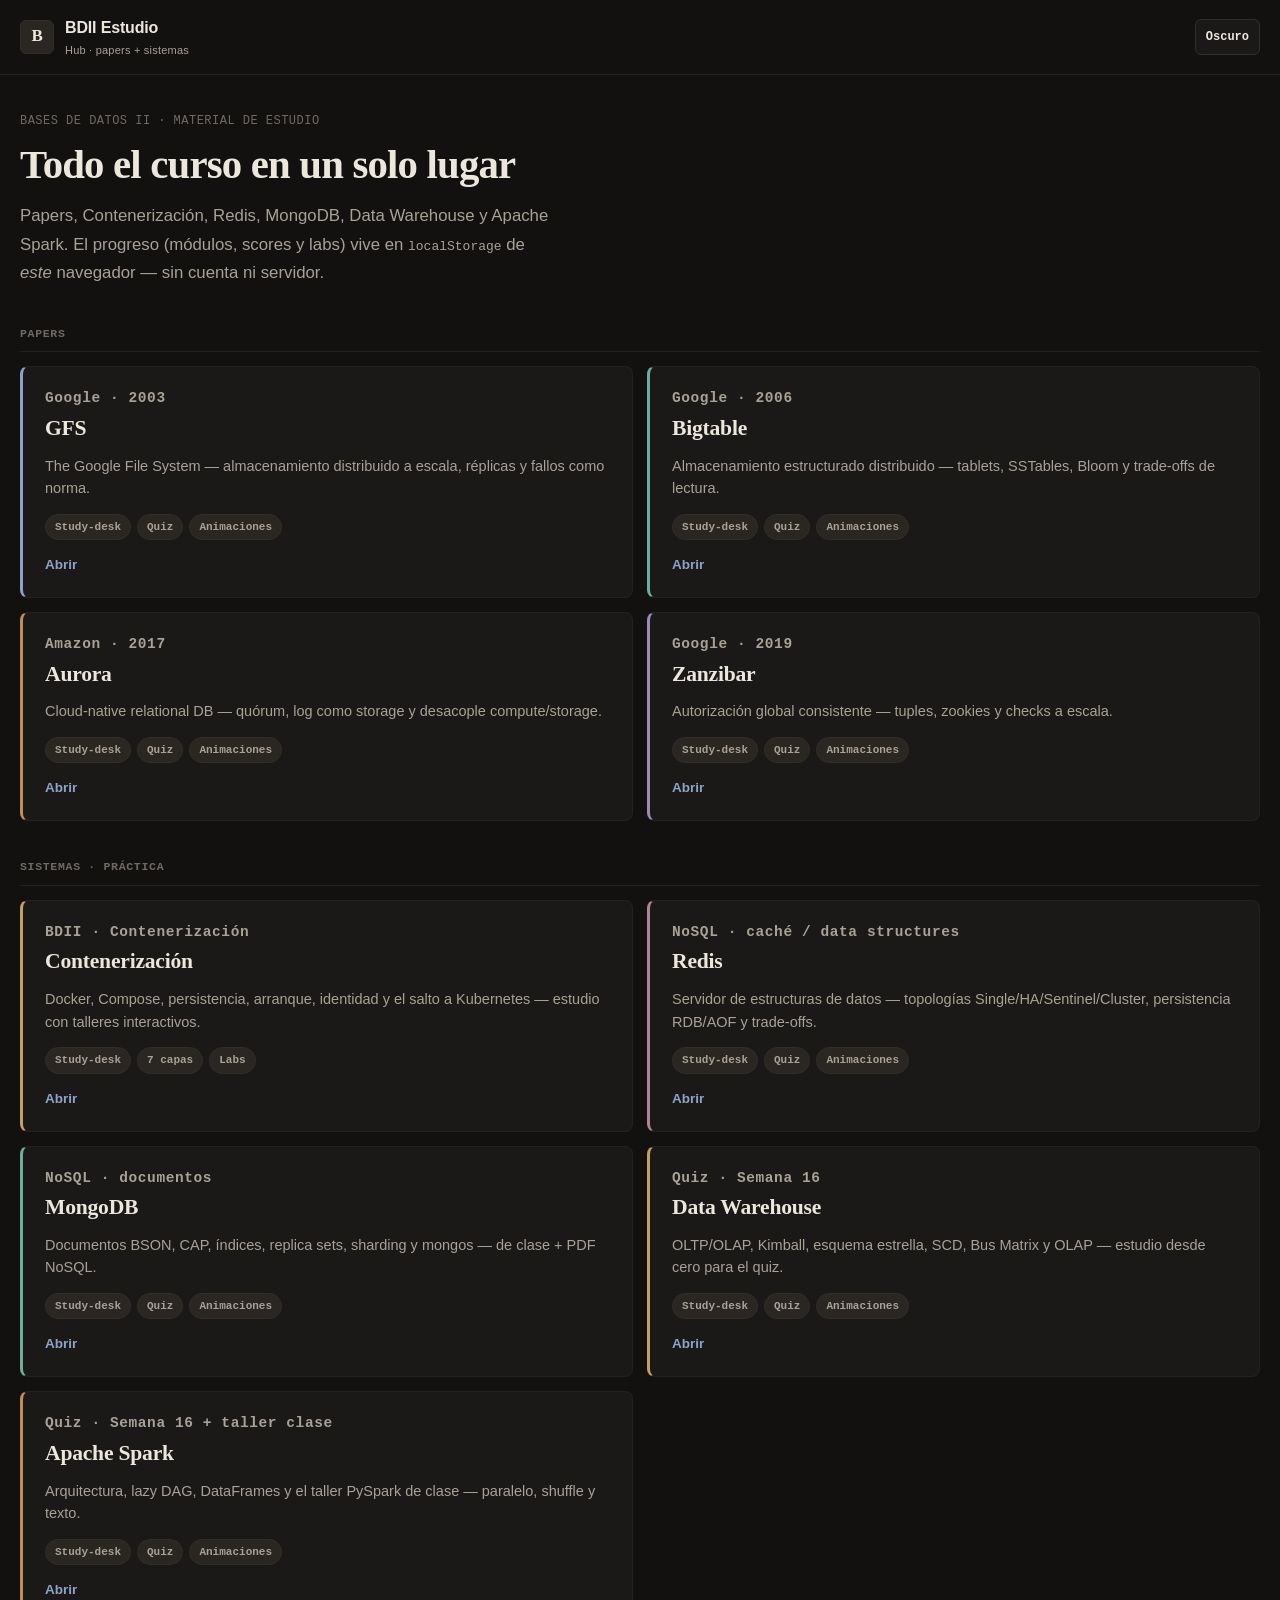
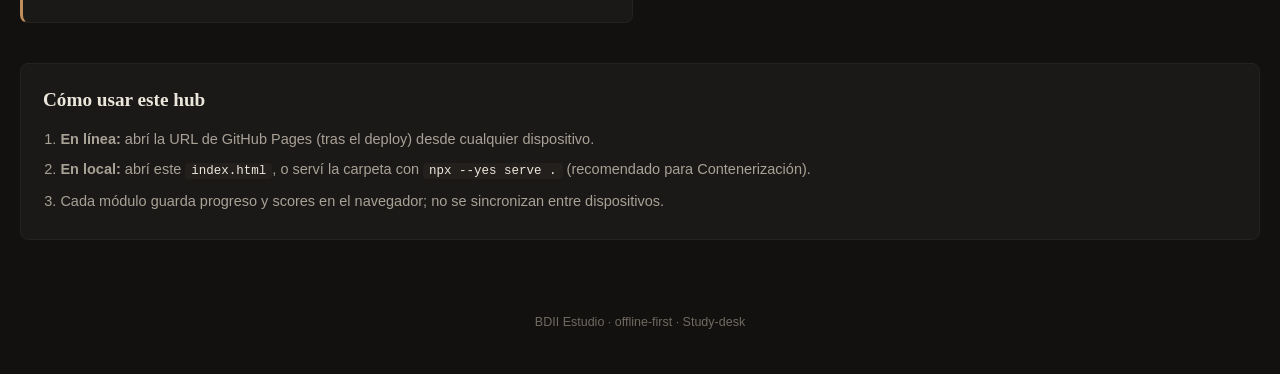
==== index.html @ 35b315e5 "Add Data Warehouse and Spark study desks for semana 16. Standalone hub cards with modules, animation" ====
<!DOCTYPE html>
<html lang="es">
<head>
<meta charset="UTF-8">
<meta name="viewport" content="width=device-width, initial-scale=1.0">
<meta name="robots" content="noindex, nofollow">
<title>BDII Estudio · Hub</title>
<style>
/* ESTUDIO SUITE · hub — Study-desk editorial v4 */
:root{
  --bg:#131110; --bg2:#171514; --surface:#1b1917; --surface2:#221f1c; --surface3:#2a2622;
  --border:#322d27; --border-soft:#25211d;
  --text:#ece7dc; --muted:#a8a196; --dim:#6f6a61;
  --blue:#8ba3c7; --blue-soft:rgba(139,163,199,.12);
  --teal:#6fae9d; --teal-soft:rgba(111,174,157,.11);
  --orange:#c08d5c; --orange-soft:rgba(192,141,92,.11);
  --purple:#9d8ab8; --purple-soft:rgba(157,138,184,.11);
  --gold:#c2a05e; --gold-soft:rgba(194,160,94,.11);
  --pink:#b08396; --pink-soft:rgba(176,131,150,.11);
  --good:#74b18f; --bad:#c07f8c;
  --display:Georgia,'Palatino Linotype','Book Antiqua',Palatino,serif;
  --mono:ui-monospace,SFMono-Regular,Consolas,"Liberation Mono",Menlo,monospace;
  --sans:-apple-system,BlinkMacSystemFont,"Segoe UI",Roboto,"Helvetica Neue",Arial,sans-serif;
  --radius:8px;
  --ring:0 0 0 2px rgba(139,163,199,.45);
}
*{box-sizing:border-box;}
html{scroll-behavior:smooth;}
body{
  margin:0; color:var(--text);
  font-family:var(--sans); line-height:1.7; font-size:16px;
  background:var(--bg);
  -webkit-font-smoothing:antialiased; text-rendering:optimizeLegibility;
  min-height:100vh;
}
body.light{
  --bg:#f4f1e9; --bg2:#ece6d5; --surface:#fbf9f2; --surface2:#f0e9d6; --surface3:#e3d8bf;
  --border:#d2c7a9; --border-soft:#e0d6bc;
  --text:#26241f; --muted:#5e594e; --dim:#948d7d;
  --blue:#3c5a86; --blue-soft:rgba(60,90,134,.09);
  --teal:#337065; --teal-soft:rgba(51,112,101,.09);
  --orange:#8f5f2b; --orange-soft:rgba(143,95,43,.09);
  --purple:#635183; --purple-soft:rgba(99,81,133,.09);
  --gold:#7d6a2e; --gold-soft:rgba(125,106,46,.10);
  --pink:#8f4f68; --pink-soft:rgba(143,79,104,.09);
  --good:#3c7a5d; --bad:#9c4a59;
  --ring:0 0 0 2px rgba(60,90,134,.35);
  background:var(--bg);
}
::selection{background:var(--border); color:var(--text);}
a{color:var(--blue); text-decoration:none;}
a:hover{text-decoration:underline;}
a:focus-visible, button:focus-visible{outline:none; box-shadow:var(--ring);}
.skip-link{position:absolute; left:12px; top:-48px; z-index:100; background:var(--surface); color:var(--text); border:1px solid var(--border); border-radius:6px; padding:8px 14px; font-size:14px; font-weight:600; transition:top .15s ease;}
.skip-link:focus{top:12px;}

header{position:sticky; top:0; z-index:50; background:var(--bg); border-bottom:1px solid var(--border-soft);}
.topbar{max-width:1360px; margin:0 auto; padding:14px 20px; display:flex; align-items:center; gap:16px;}
.brand{display:flex; align-items:center; gap:11px; font-weight:650; letter-spacing:-.01em; font-size:16px;}
.brand .logo{width:34px; height:34px; border-radius:6px; flex:0 0 auto; background:var(--surface3); border:1px solid var(--border); display:grid; place-items:center; font-weight:700; font-family:var(--display); font-size:17px; color:var(--text);}
.brand small{display:block; font-weight:500; font-size:11px; color:var(--muted); letter-spacing:.02em;}
.theme-btn{margin-left:auto; border:1px solid var(--border); background:var(--surface); color:var(--text); min-width:36px; height:36px; padding:0 10px; border-radius:6px; cursor:pointer; font-size:12px; font-weight:650; font-family:var(--mono);}
.theme-btn:hover{border-color:var(--dim);}

main{max-width:1360px; margin:0 auto; padding:36px 20px 72px;}
.dateline{font-family:var(--mono); font-size:12px; color:var(--dim); letter-spacing:.04em; text-transform:uppercase; margin:0 0 10px;}
h1{font-family:var(--display); font-weight:700; font-size:clamp(1.85rem, 4vw, 2.55rem); line-height:1.2; margin:0 0 12px; letter-spacing:-.02em;}
.lede{font-size:1.05rem; color:var(--muted); max-width:58ch; margin:0 0 28px;}

.section-label{font-family:var(--mono); font-size:11.5px; font-weight:700; color:var(--dim); letter-spacing:.06em; text-transform:uppercase; margin:36px 0 14px; padding-bottom:8px; border-bottom:1px solid var(--border-soft);}

.grid{display:grid; grid-template-columns:repeat(2, 1fr); gap:14px;}
@media(max-width:720px){.grid{grid-template-columns:1fr;}}

.card{
  display:block; background:var(--surface); border:1px solid var(--border-soft);
  border-radius:var(--radius); padding:20px 22px; color:inherit; text-decoration:none;
  transition:border-color .15s ease, background .15s ease;
  border-left:3px solid transparent;
}
.card:hover{border-color:var(--border); background:var(--surface2); text-decoration:none;}
.card:focus-visible{box-shadow:var(--ring);}
.card.accent-blue{border-left-color:var(--blue);}
.card.accent-teal{border-left-color:var(--teal);}
.card.accent-orange{border-left-color:var(--orange);}
.card.accent-purple{border-left-color:var(--purple);}
.card.accent-gold{border-left-color:var(--gold);}
.card.accent-pink{border-left-color:var(--pink);}

.card-kicker{font-family:var(--mono); font-size:11px; font-weight:700; color:var(--dim); letter-spacing:.04em; margin:0 0 6px;}
.card h2{font-family:var(--display); font-size:1.35rem; font-weight:700; margin:0 0 8px; letter-spacing:-.01em;}
.card p{margin:0; font-size:14.5px; color:var(--muted); line-height:1.55;}
.card .meta{display:flex; flex-wrap:wrap; gap:6px; margin-top:14px;}
.pill{font-family:var(--mono); font-size:11px; font-weight:650; padding:3px 9px; border-radius:999px; background:var(--surface3); border:1px solid var(--border); color:var(--muted);}
.card .go{margin-top:14px; font-size:13.5px; font-weight:650; color:var(--blue);}

.how{
  margin-top:40px; padding:20px 22px; background:var(--surface);
  border:1px solid var(--border-soft); border-radius:var(--radius);
}
.how h2{font-family:var(--display); font-size:1.2rem; margin:0 0 10px;}
.how ol{margin:0; padding-left:1.2em; color:var(--muted); font-size:14.5px;}
.how li{margin:6px 0;}
.how code{font-family:var(--mono); font-size:12.5px; background:var(--surface2); padding:1px 6px; border-radius:4px; color:var(--text);}

footer{max-width:1360px; margin:0 auto; padding:0 20px 40px; color:var(--dim); font-size:12.5px; text-align:center;}
</style>
</head>
<body>
<a class="skip-link" href="#main">Saltar al contenido</a>
<header>
  <div class="topbar">
    <div class="brand">
      <div class="logo">B</div>
      <div>
        <div>BDII Estudio</div>
        <small>Hub · papers + sistemas</small>
      </div>
    </div>
    <button type="button" class="theme-btn" id="themeBtn" title="Cambiar tema" aria-label="Cambiar tema">Tema</button>
  </div>
</header>

<main id="main">
  <p class="dateline">Bases de datos II · Material de estudio</p>
  <h1>Todo el curso en un solo lugar</h1>
  <p class="lede">Papers, Contenerización, Redis, MongoDB, Data Warehouse y Apache Spark. El progreso (módulos, scores y labs) vive en <code style="font-family:var(--mono);font-size:13px">localStorage</code> de <em>este</em> navegador — sin cuenta ni servidor.</p>

  <p class="section-label">Papers</p>
  <div class="grid">
    <a class="card accent-blue" href="papers/gfs/gfs_app.html">
      <p class="card-kicker">Google · 2003</p>
      <h2>GFS</h2>
      <p>The Google File System — almacenamiento distribuido a escala, réplicas y fallos como norma.</p>
      <div class="meta"><span class="pill">Study-desk</span><span class="pill">Quiz</span><span class="pill">Animaciones</span></div>
      <div class="go">Abrir</div>
    </a>
    <a class="card accent-teal" href="papers/bigtable/bigtable_app.html">
      <p class="card-kicker">Google · 2006</p>
      <h2>Bigtable</h2>
      <p>Almacenamiento estructurado distribuido — tablets, SSTables, Bloom y trade-offs de lectura.</p>
      <div class="meta"><span class="pill">Study-desk</span><span class="pill">Quiz</span><span class="pill">Animaciones</span></div>
      <div class="go">Abrir</div>
    </a>
    <a class="card accent-orange" href="papers/aurora/aurora_app.html">
      <p class="card-kicker">Amazon · 2017</p>
      <h2>Aurora</h2>
      <p>Cloud-native relational DB — quórum, log como storage y desacople compute/storage.</p>
      <div class="meta"><span class="pill">Study-desk</span><span class="pill">Quiz</span><span class="pill">Animaciones</span></div>
      <div class="go">Abrir</div>
    </a>
    <a class="card accent-purple" href="papers/zanzibar/zanzibar_app.html">
      <p class="card-kicker">Google · 2019</p>
      <h2>Zanzibar</h2>
      <p>Autorización global consistente — tuples, zookies y checks a escala.</p>
      <div class="meta"><span class="pill">Study-desk</span><span class="pill">Quiz</span><span class="pill">Animaciones</span></div>
      <div class="go">Abrir</div>
    </a>
  </div>

  <p class="section-label">Sistemas · práctica</p>
  <div class="grid">
    <a class="card accent-gold" href="contenerizacion/index.html">
      <p class="card-kicker">BDII · Contenerización</p>
      <h2>Contenerización</h2>
      <p>Docker, Compose, persistencia, arranque, identidad y el salto a Kubernetes — estudio con talleres interactivos.</p>
      <div class="meta"><span class="pill">Study-desk</span><span class="pill">7 capas</span><span class="pill">Labs</span></div>
      <div class="go">Abrir</div>
    </a>
    <a class="card accent-pink" href="redis/redis_app.html">
      <p class="card-kicker">NoSQL · caché / data structures</p>
      <h2>Redis</h2>
      <p>Servidor de estructuras de datos — topologías Single/HA/Sentinel/Cluster, persistencia RDB/AOF y trade-offs.</p>
      <div class="meta"><span class="pill">Study-desk</span><span class="pill">Quiz</span><span class="pill">Animaciones</span></div>
      <div class="go">Abrir</div>
    </a>
    <a class="card accent-teal" href="mongo/mongo_app.html">
      <p class="card-kicker">NoSQL · documentos</p>
      <h2>MongoDB</h2>
      <p>Documentos BSON, CAP, índices, replica sets, sharding y mongos — de clase + PDF NoSQL.</p>
      <div class="meta"><span class="pill">Study-desk</span><span class="pill">Quiz</span><span class="pill">Animaciones</span></div>
      <div class="go">Abrir</div>
    </a>
    <a class="card accent-gold" href="dwh/dwh_app.html">
      <p class="card-kicker">Quiz · Semana 16</p>
      <h2>Data Warehouse</h2>
      <p>OLTP/OLAP, Kimball, esquema estrella, SCD, Bus Matrix y OLAP — estudio desde cero para el quiz.</p>
      <div class="meta"><span class="pill">Study-desk</span><span class="pill">Quiz</span><span class="pill">Animaciones</span></div>
      <div class="go">Abrir</div>
    </a>
    <a class="card accent-orange" href="spark/spark_app.html">
      <p class="card-kicker">Quiz · Semana 16 + taller clase</p>
      <h2>Apache Spark</h2>
      <p>Arquitectura, lazy DAG, DataFrames y el taller PySpark de clase — paralelo, shuffle y texto.</p>
      <div class="meta"><span class="pill">Study-desk</span><span class="pill">Quiz</span><span class="pill">Animaciones</span></div>
      <div class="go">Abrir</div>
    </a>
  </div>

  <div class="how">
    <h2>Cómo usar este hub</h2>
    <ol>
      <li><strong>En línea:</strong> abrí la URL de GitHub Pages (tras el deploy) desde cualquier dispositivo.</li>
      <li><strong>En local:</strong> abrí este <code>index.html</code>, o serví la carpeta con <code>npx --yes serve .</code> (recomendado para Contenerización).</li>
      <li>Cada módulo guarda progreso y scores en el navegador; no se sincronizan entre dispositivos.</li>
    </ol>
  </div>
</main>

<footer>BDII Estudio · offline-first · Study-desk</footer>

<script>
(function(){
  var KEY = 'bdii-hub-theme';
  var btn = document.getElementById('themeBtn');
  function apply(t){
    document.body.classList.toggle('light', t === 'light');
    btn.textContent = t === 'light' ? 'Claro' : 'Oscuro';
    try { localStorage.setItem(KEY, t); } catch(e) {}
  }
  var saved = null;
  try { saved = localStorage.getItem(KEY); } catch(e) {}
  apply(saved === 'light' ? 'light' : 'dark');
  btn.addEventListener('click', function(){
    apply(document.body.classList.contains('light') ? 'dark' : 'light');
  });
})();
</script>
</body>
</html>
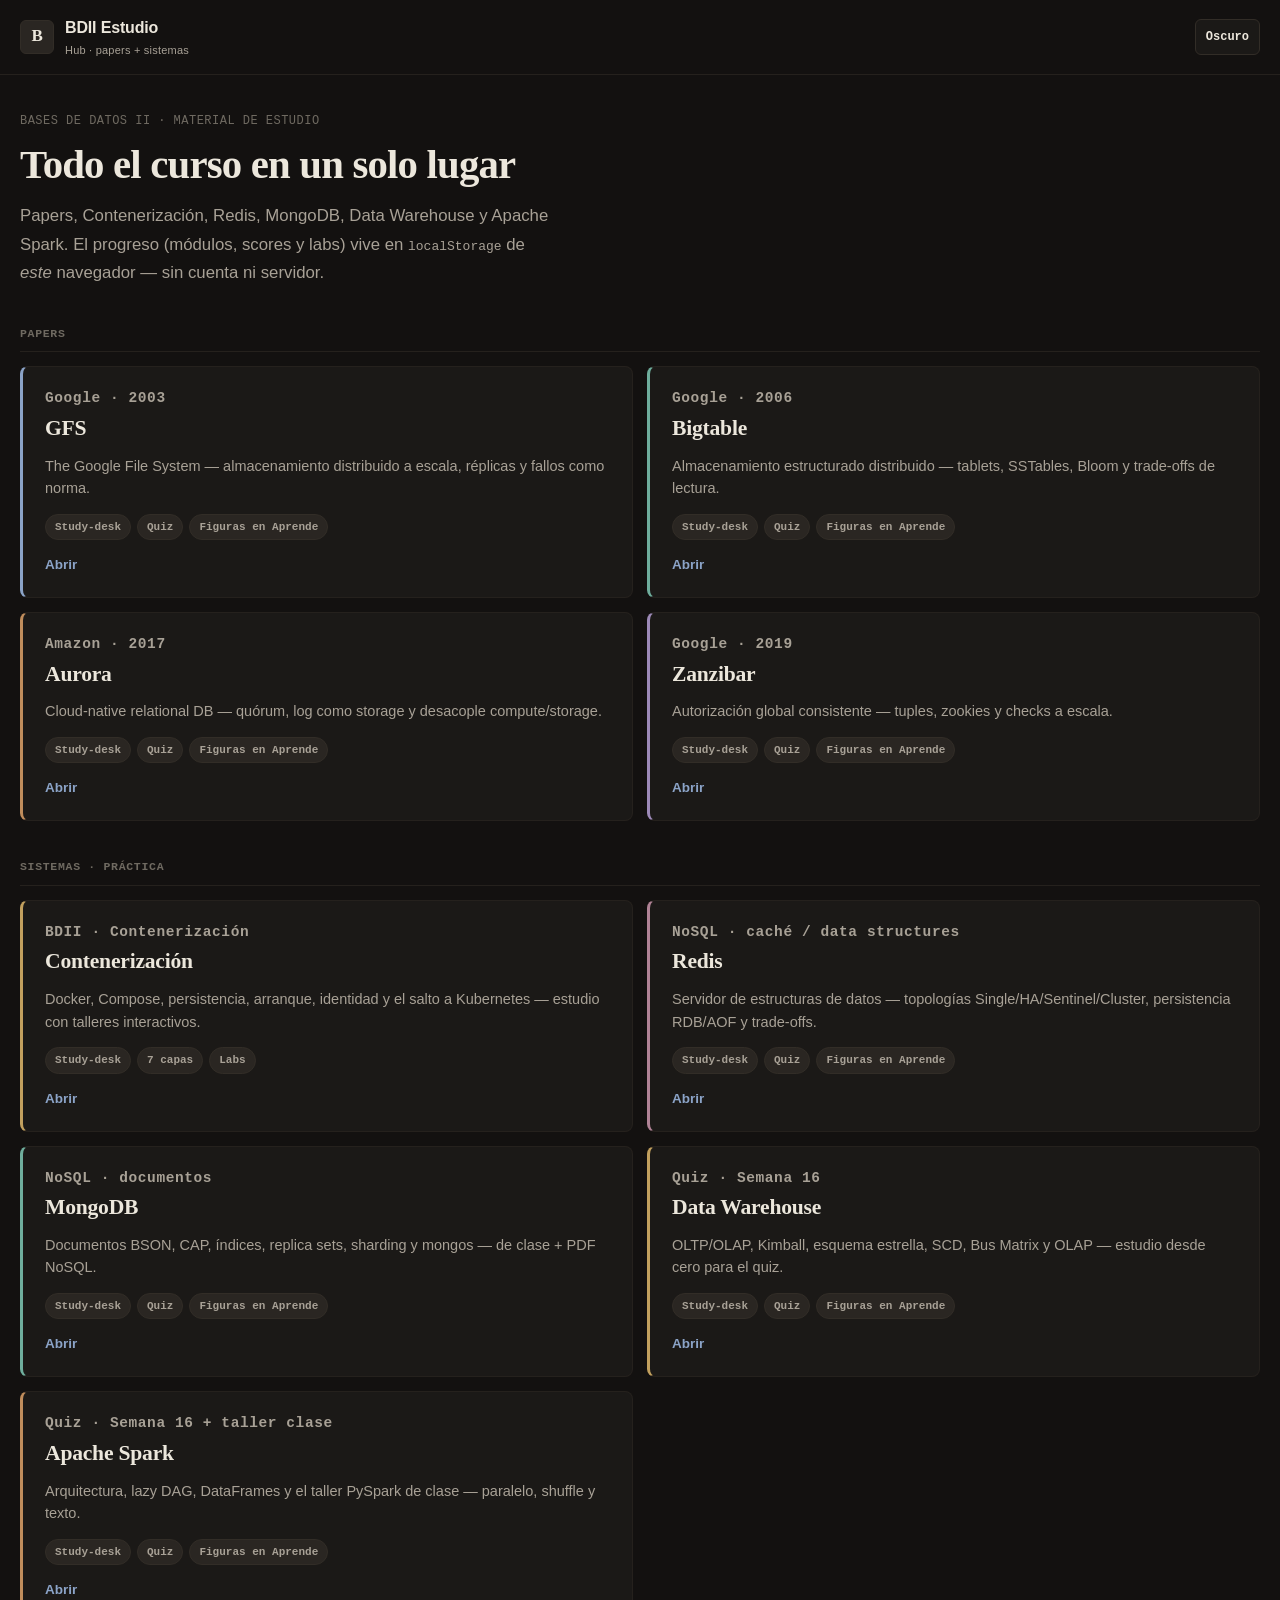
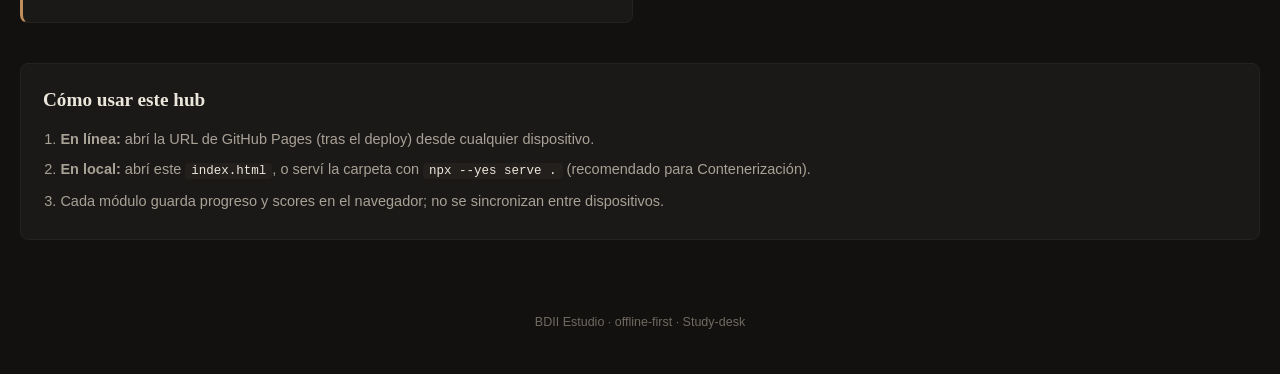
==== commit 9dac8cf3: "Mueve las figuras al módulo Aprende y redibuja los esquemas del DWH. La pestaña Animaciones sale de " ====
--- a/index.html
+++ b/index.html
@@ -132,28 +132,28 @@
       <p class="card-kicker">Google · 2003</p>
       <h2>GFS</h2>
       <p>The Google File System — almacenamiento distribuido a escala, réplicas y fallos como norma.</p>
-      <div class="meta"><span class="pill">Study-desk</span><span class="pill">Quiz</span><span class="pill">Animaciones</span></div>
+      <div class="meta"><span class="pill">Study-desk</span><span class="pill">Quiz</span><span class="pill">Figuras en Aprende</span></div>
       <div class="go">Abrir</div>
     </a>
     <a class="card accent-teal" href="papers/bigtable/bigtable_app.html">
       <p class="card-kicker">Google · 2006</p>
       <h2>Bigtable</h2>
       <p>Almacenamiento estructurado distribuido — tablets, SSTables, Bloom y trade-offs de lectura.</p>
-      <div class="meta"><span class="pill">Study-desk</span><span class="pill">Quiz</span><span class="pill">Animaciones</span></div>
+      <div class="meta"><span class="pill">Study-desk</span><span class="pill">Quiz</span><span class="pill">Figuras en Aprende</span></div>
       <div class="go">Abrir</div>
     </a>
     <a class="card accent-orange" href="papers/aurora/aurora_app.html">
       <p class="card-kicker">Amazon · 2017</p>
       <h2>Aurora</h2>
       <p>Cloud-native relational DB — quórum, log como storage y desacople compute/storage.</p>
-      <div class="meta"><span class="pill">Study-desk</span><span class="pill">Quiz</span><span class="pill">Animaciones</span></div>
+      <div class="meta"><span class="pill">Study-desk</span><span class="pill">Quiz</span><span class="pill">Figuras en Aprende</span></div>
       <div class="go">Abrir</div>
     </a>
     <a class="card accent-purple" href="papers/zanzibar/zanzibar_app.html">
       <p class="card-kicker">Google · 2019</p>
       <h2>Zanzibar</h2>
       <p>Autorización global consistente — tuples, zookies y checks a escala.</p>
-      <div class="meta"><span class="pill">Study-desk</span><span class="pill">Quiz</span><span class="pill">Animaciones</span></div>
+      <div class="meta"><span class="pill">Study-desk</span><span class="pill">Quiz</span><span class="pill">Figuras en Aprende</span></div>
       <div class="go">Abrir</div>
     </a>
   </div>
@@ -171,28 +171,28 @@
       <p class="card-kicker">NoSQL · caché / data structures</p>
       <h2>Redis</h2>
       <p>Servidor de estructuras de datos — topologías Single/HA/Sentinel/Cluster, persistencia RDB/AOF y trade-offs.</p>
-      <div class="meta"><span class="pill">Study-desk</span><span class="pill">Quiz</span><span class="pill">Animaciones</span></div>
+      <div class="meta"><span class="pill">Study-desk</span><span class="pill">Quiz</span><span class="pill">Figuras en Aprende</span></div>
       <div class="go">Abrir</div>
     </a>
     <a class="card accent-teal" href="mongo/mongo_app.html">
       <p class="card-kicker">NoSQL · documentos</p>
       <h2>MongoDB</h2>
       <p>Documentos BSON, CAP, índices, replica sets, sharding y mongos — de clase + PDF NoSQL.</p>
-      <div class="meta"><span class="pill">Study-desk</span><span class="pill">Quiz</span><span class="pill">Animaciones</span></div>
+      <div class="meta"><span class="pill">Study-desk</span><span class="pill">Quiz</span><span class="pill">Figuras en Aprende</span></div>
       <div class="go">Abrir</div>
     </a>
     <a class="card accent-gold" href="dwh/dwh_app.html">
       <p class="card-kicker">Quiz · Semana 16</p>
       <h2>Data Warehouse</h2>
       <p>OLTP/OLAP, Kimball, esquema estrella, SCD, Bus Matrix y OLAP — estudio desde cero para el quiz.</p>
-      <div class="meta"><span class="pill">Study-desk</span><span class="pill">Quiz</span><span class="pill">Animaciones</span></div>
+      <div class="meta"><span class="pill">Study-desk</span><span class="pill">Quiz</span><span class="pill">Figuras en Aprende</span></div>
       <div class="go">Abrir</div>
     </a>
     <a class="card accent-orange" href="spark/spark_app.html">
       <p class="card-kicker">Quiz · Semana 16 + taller clase</p>
       <h2>Apache Spark</h2>
       <p>Arquitectura, lazy DAG, DataFrames y el taller PySpark de clase — paralelo, shuffle y texto.</p>
-      <div class="meta"><span class="pill">Study-desk</span><span class="pill">Quiz</span><span class="pill">Animaciones</span></div>
+      <div class="meta"><span class="pill">Study-desk</span><span class="pill">Quiz</span><span class="pill">Figuras en Aprende</span></div>
       <div class="go">Abrir</div>
     </a>
   </div>
